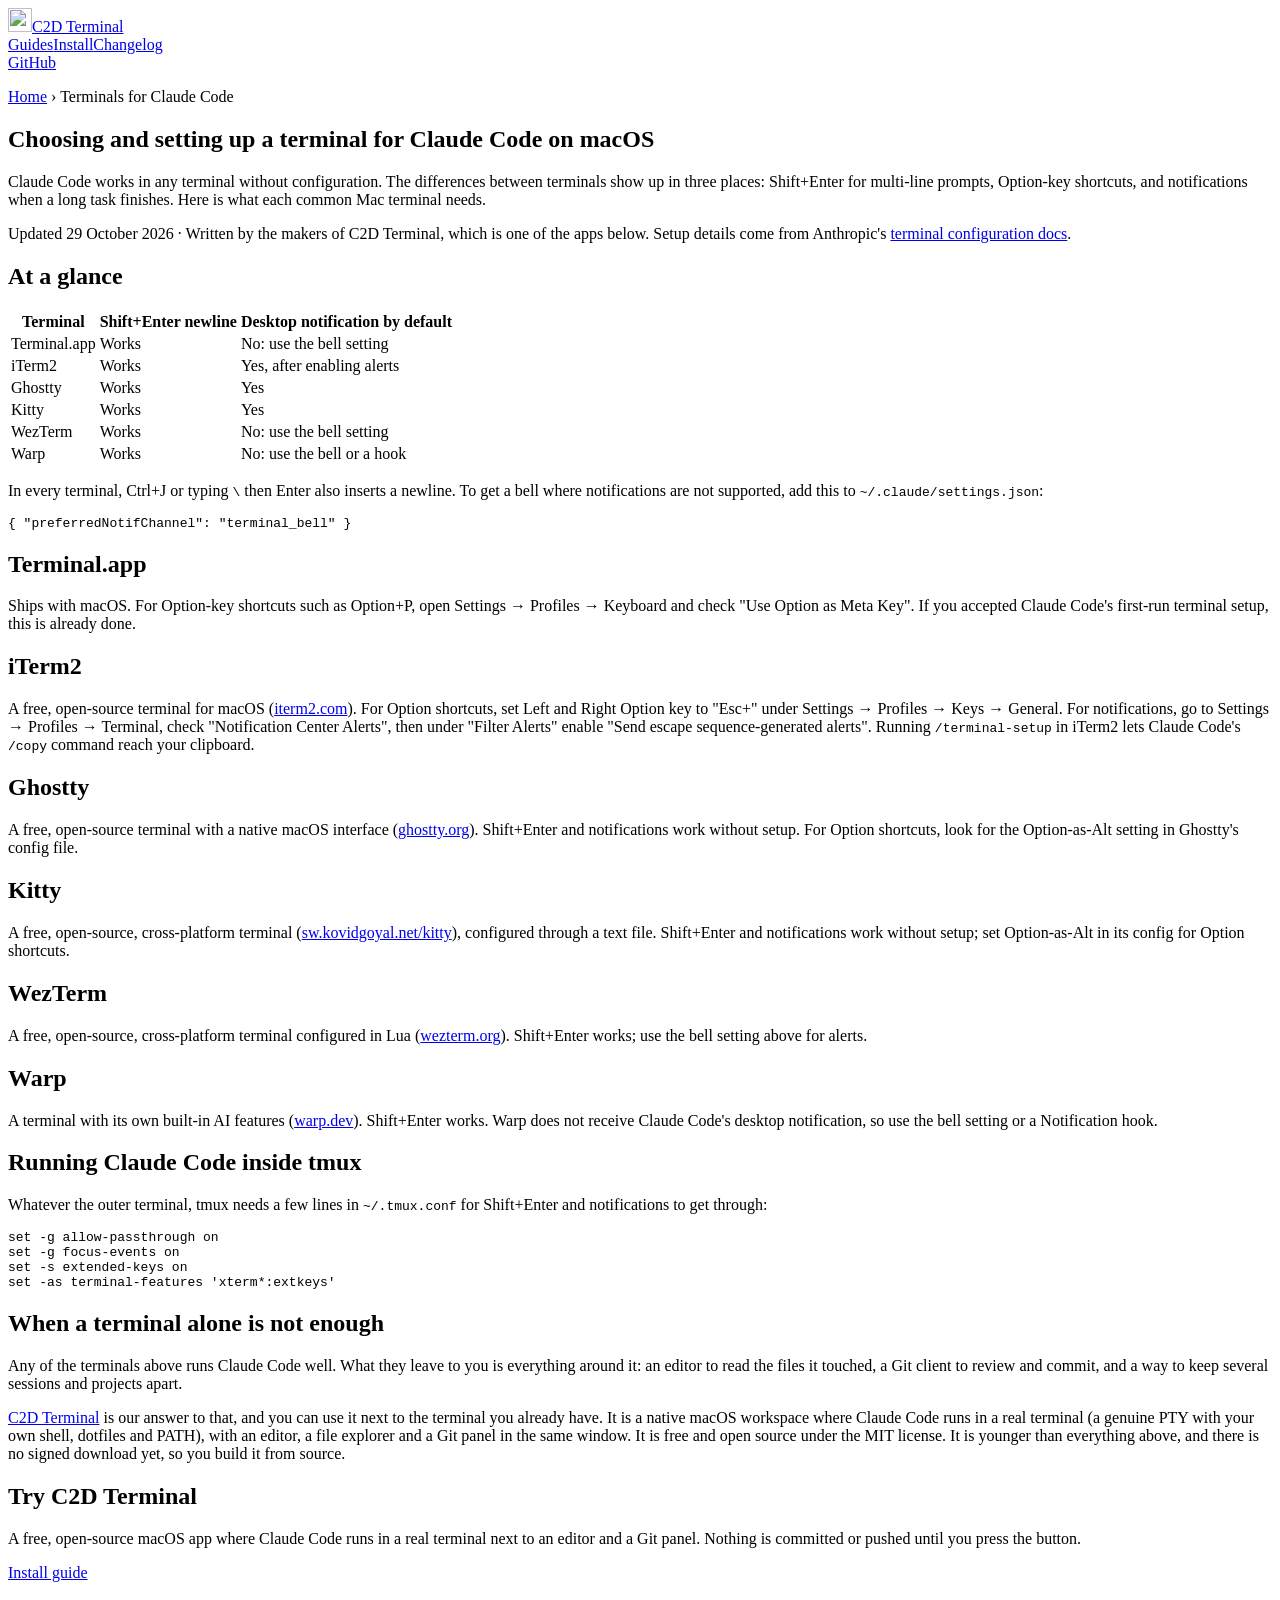
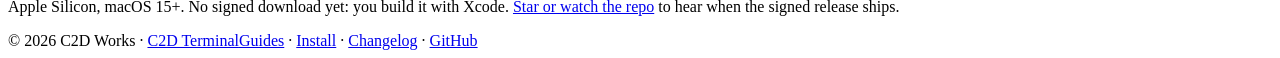
==== Website/best-terminal-for-claude-code-mac.html @ f121357e "feat(website): enhance JSON-LD schema, update sitemap, and improve Vercel configuration - Added deta" ====
<!doctype html>
<html lang="en">
<head>
<meta charset="utf-8">
<meta name="viewport" content="width=device-width,initial-scale=1,viewport-fit=cover">
<title>Best Terminal for Claude Code on Mac: Setup Guide</title>
<meta name="description" content="Claude Code works in any Mac terminal. What to configure in Terminal.app, iTerm2, Ghostty, Kitty, WezTerm and Warp: newlines, Option key, notifications.">
<link rel="canonical" href="https://c2dterminal.com/best-terminal-for-claude-code-mac">
<link rel="icon" href="/favicon.ico" sizes="32x32">
<link rel="icon" href="/favicon.svg" type="image/svg+xml">
<link rel="apple-touch-icon" href="/apple-touch-icon.png">
<meta name="theme-color" content="#fbf6ee">
<meta property="og:type" content="article">
<meta property="og:site_name" content="C2D Terminal">
<meta property="og:url" content="https://c2dterminal.com/best-terminal-for-claude-code-mac">
<meta property="og:title" content="Best Terminal for Claude Code on Mac: Setup Guide">
<meta property="og:description" content="Claude Code works in any Mac terminal. What to configure in Terminal.app, iTerm2, Ghostty, Kitty, WezTerm and Warp: newlines, Option key, notifications.">
<meta property="og:image" content="https://c2dterminal.com/shots/og.jpg">
<meta name="twitter:card" content="summary_large_image">
<link rel="preconnect" href="https://fonts.googleapis.com">
<link rel="preconnect" href="https://fonts.gstatic.com" crossorigin>
<link rel="stylesheet" media="print" onload="this.media='all'" href="https://fonts.googleapis.com/css2?family=Nunito:wght@600;700;800;900&family=JetBrains+Mono:wght@500&display=swap">
<link rel="stylesheet" href="/guide.css">
<script type="application/ld+json">
{
 "@context": "https://schema.org",
 "@graph": [
  {
   "@type": "BreadcrumbList",
   "itemListElement": [
    {
     "@type": "ListItem",
     "position": 1,
     "name": "Home",
     "item": "https://c2dterminal.com/"
    },
    {
     "@type": "ListItem",
     "position": 2,
     "name": "Terminals for Claude Code",
     "item": "https://c2dterminal.com/best-terminal-for-claude-code-mac"
    }
   ]
  },
  {
   "@type": "TechArticle",
   "headline": "Choosing and setting up a terminal for Claude Code on macOS",
   "description": "Claude Code works in any Mac terminal. What to configure in Terminal.app, iTerm2, Ghostty, Kitty, WezTerm and Warp: newlines, Option key, notifications.",
   "url": "https://c2dterminal.com/best-terminal-for-claude-code-mac",
   "datePublished": "2026-10-29",
   "dateModified": "2026-10-29",
   "inLanguage": "en",
   "image": "https://c2dterminal.com/shots/og.jpg",
   "author": {
    "@type": "Organization",
    "@id": "https://c2dterminal.com/#org",
    "name": "C2D Works",
    "url": "https://c2dterminal.com/"
   },
   "publisher": {
    "@id": "https://c2dterminal.com/#org"
   }
  }
 ]
}
</script>
<script>window.va=window.va||function(){(window.vaq=window.vaq||[]).push(arguments)};</script>
<script defer src="/_vercel/insights/script.js"></script>
</head>
<body>
<nav class="nav"><div class="in">
  <a class="brand" href="/"><img src="/favicon.svg" alt="" width="24" height="24">C2D Terminal</a>
  <div class="links"><a href="/guides">Guides</a><a href="/install">Install</a><a href="/changelog">Changelog</a></div>
  <a class="get" href="https://github.com/cemozbeyy/c2d-terminal">GitHub</a>
</div></nav>
<main>
<article>
<p class="crumbs"><a href="/">Home</a> › Terminals for Claude Code</p>
<h1>Choosing and setting up a terminal for Claude Code on macOS</h1>
<p class="lede">Claude Code works in any terminal without configuration. The differences between terminals show up in three places: Shift+Enter for multi-line prompts, Option-key shortcuts, and notifications when a long task finishes. Here is what each common Mac terminal needs.</p>
<p class="meta">Updated 29 October 2026 · Written by the makers of C2D Terminal, which is one of the apps below. Setup details come from Anthropic's <a href="https://code.claude.com/docs/en/terminal-config">terminal configuration docs</a>.</p>

<h2>At a glance</h2>
<table>
<thead><tr><th>Terminal</th><th>Shift+Enter newline</th><th>Desktop notification by default</th></tr></thead>
<tbody>
<tr><td>Terminal.app</td><td>Works</td><td>No: use the bell setting</td></tr>
<tr><td>iTerm2</td><td>Works</td><td>Yes, after enabling alerts</td></tr>
<tr><td>Ghostty</td><td>Works</td><td>Yes</td></tr>
<tr><td>Kitty</td><td>Works</td><td>Yes</td></tr>
<tr><td>WezTerm</td><td>Works</td><td>No: use the bell setting</td></tr>
<tr><td>Warp</td><td>Works</td><td>No: use the bell or a hook</td></tr>
</tbody>
</table>
<p>In every terminal, Ctrl+J or typing <code>\</code> then Enter also inserts a newline. To get a bell where notifications are not supported, add this to <code>~/.claude/settings.json</code>:</p>
<pre><code>{ "preferredNotifChannel": "terminal_bell" }</code></pre>

<h2>Terminal.app</h2>
<p>Ships with macOS. For Option-key shortcuts such as Option+P, open Settings → Profiles → Keyboard and check "Use Option as Meta Key". If you accepted Claude Code's first-run terminal setup, this is already done.</p>

<h2>iTerm2</h2>
<p>A free, open-source terminal for macOS (<a href="https://iterm2.com">iterm2.com</a>). For Option shortcuts, set Left and Right Option key to "Esc+" under Settings → Profiles → Keys → General. For notifications, go to Settings → Profiles → Terminal, check "Notification Center Alerts", then under "Filter Alerts" enable "Send escape sequence-generated alerts". Running <code>/terminal-setup</code> in iTerm2 lets Claude Code's <code>/copy</code> command reach your clipboard.</p>

<h2>Ghostty</h2>
<p>A free, open-source terminal with a native macOS interface (<a href="https://ghostty.org">ghostty.org</a>). Shift+Enter and notifications work without setup. For Option shortcuts, look for the Option-as-Alt setting in Ghostty's config file.</p>

<h2>Kitty</h2>
<p>A free, open-source, cross-platform terminal (<a href="https://sw.kovidgoyal.net/kitty/">sw.kovidgoyal.net/kitty</a>), configured through a text file. Shift+Enter and notifications work without setup; set Option-as-Alt in its config for Option shortcuts.</p>

<h2>WezTerm</h2>
<p>A free, open-source, cross-platform terminal configured in Lua (<a href="https://wezterm.org">wezterm.org</a>). Shift+Enter works; use the bell setting above for alerts.</p>

<h2>Warp</h2>
<p>A terminal with its own built-in AI features (<a href="https://www.warp.dev">warp.dev</a>). Shift+Enter works. Warp does not receive Claude Code's desktop notification, so use the bell setting or a Notification hook.</p>

<h2>Running Claude Code inside tmux</h2>
<p>Whatever the outer terminal, tmux needs a few lines in <code>~/.tmux.conf</code> for Shift+Enter and notifications to get through:</p>
<pre><code>set -g allow-passthrough on
set -g focus-events on
set -s extended-keys on
set -as terminal-features 'xterm*:extkeys'</code></pre>

<h2>When a terminal alone is not enough</h2>
<p>Any of the terminals above runs Claude Code well. What they leave to you is everything around it: an editor to read the files it touched, a Git client to review and commit, and a way to keep several sessions and projects apart.</p>
<p><a href="/">C2D Terminal</a> is our answer to that, and you can use it next to the terminal you already have. It is a native macOS workspace where Claude Code runs in a real terminal (a genuine PTY with your own shell, dotfiles and PATH), with an editor, a file explorer and a Git panel in the same window. It is free and open source under the MIT license. It is younger than everything above, and there is no signed download yet, so you build it from source.</p>
<section class="cta">
  <h2>Try C2D Terminal</h2>
  <p>A free, open-source macOS app where Claude Code runs in a real terminal next to an editor and a Git panel. Nothing is committed or pushed until you press the button.</p>
  <a class="pill" href="/install">Install guide</a>
  <p class="fine">Apple Silicon, macOS 15+. No signed download yet: you build it with Xcode. <a href="https://github.com/cemozbeyy/c2d-terminal">Star or watch the repo</a> to hear when the signed release ships.</p>
</section>
</article>
</main>
<footer><span>© 2026 C2D Works · <a href="/">C2D Terminal</a></span><span><a href="/guides">Guides</a> · <a href="/install">Install</a> · <a href="/changelog">Changelog</a> · <a href="https://github.com/cemozbeyy/c2d-terminal">GitHub</a></span></footer>
</body>
</html>
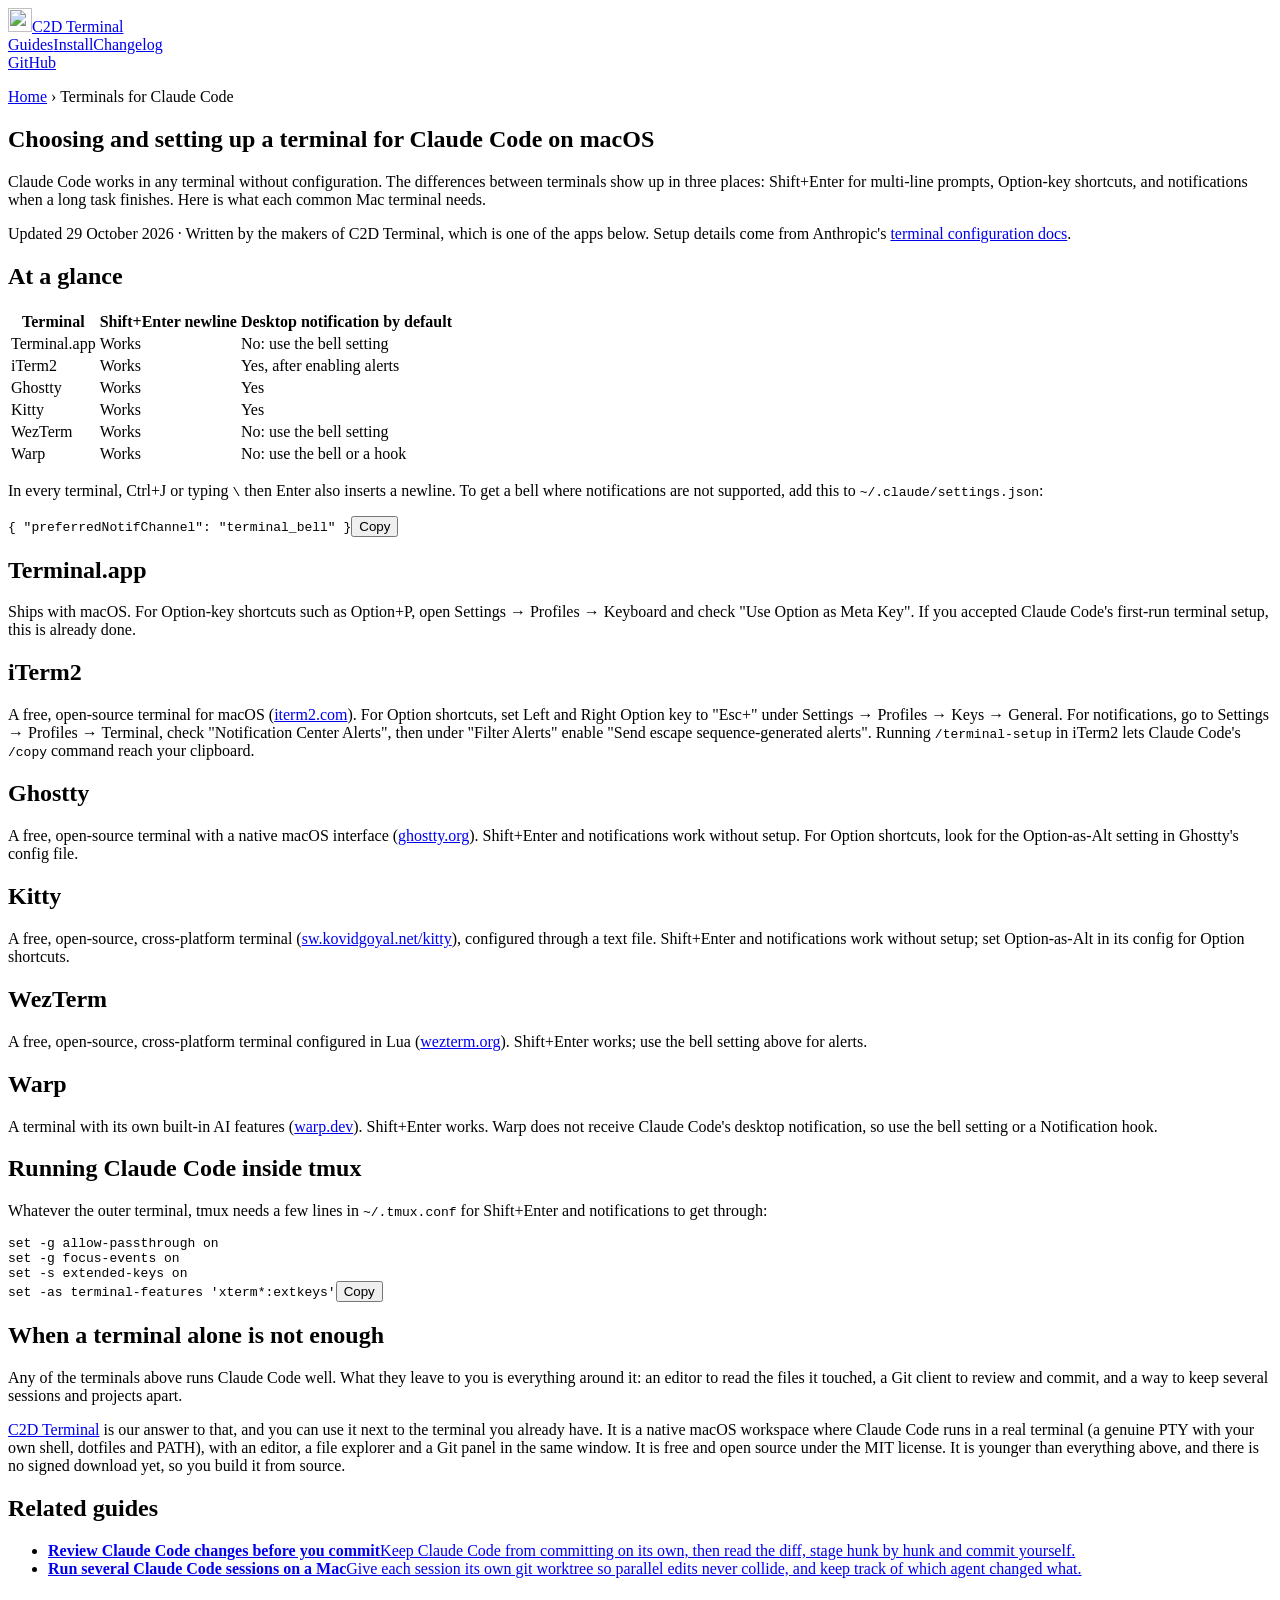
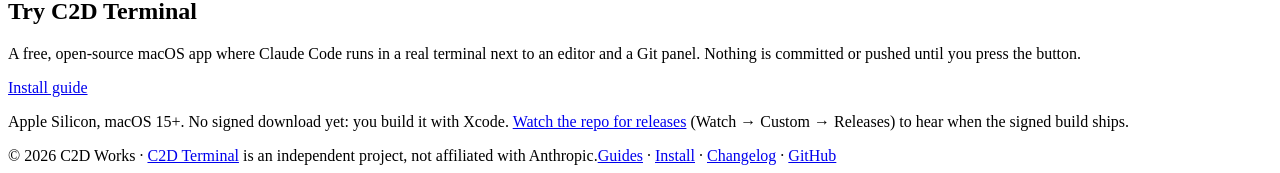
==== commit 6627abbd: "feat(website): accurate copy, install-first CTA, deeper guides and 404 for c2dterminal.com - Copy: "" ====
--- a/Website/best-terminal-for-claude-code-mac.html
+++ b/Website/best-terminal-for-claude-code-mac.html
@@ -43,7 +43,7 @@
    ]
   },
   {
-   "@type": "TechArticle",
+   "@type": "BlogPosting",
    "headline": "Choosing and setting up a terminal for Claude Code on macOS",
    "description": "Claude Code works in any Mac terminal. What to configure in Terminal.app, iTerm2, Ghostty, Kitty, WezTerm and Warp: newlines, Option key, notifications.",
    "url": "https://c2dterminal.com/best-terminal-for-claude-code-mac",
@@ -55,7 +55,10 @@
     "@type": "Organization",
     "@id": "https://c2dterminal.com/#org",
     "name": "C2D Works",
-    "url": "https://c2dterminal.com/"
+    "url": "https://c2dterminal.com/",
+    "sameAs": [
+     "https://github.com/cemozbeyy"
+    ]
    },
    "publisher": {
     "@id": "https://c2dterminal.com/#org"
@@ -66,6 +69,7 @@
 </script>
 <script>window.va=window.va||function(){(window.vaq=window.vaq||[]).push(arguments)};</script>
 <script defer src="/_vercel/insights/script.js"></script>
+<script>addEventListener('DOMContentLoaded',function(){document.querySelectorAll('pre').forEach(function(pre){var b=document.createElement('button');b.type='button';b.className='copy';b.textContent='Copy';b.setAttribute('aria-label','Copy code');b.addEventListener('click',function(){try{navigator.clipboard.writeText((pre.querySelector("code")||pre).innerText).then(function(){b.textContent='Copied';setTimeout(function(){b.textContent='Copy'},1600)})}catch(e){}});pre.appendChild(b)})})</script>
 </head>
 <body>
 <nav class="nav"><div class="in">
@@ -123,14 +127,19 @@
 <h2>When a terminal alone is not enough</h2>
 <p>Any of the terminals above runs Claude Code well. What they leave to you is everything around it: an editor to read the files it touched, a Git client to review and commit, and a way to keep several sessions and projects apart.</p>
 <p><a href="/">C2D Terminal</a> is our answer to that, and you can use it next to the terminal you already have. It is a native macOS workspace where Claude Code runs in a real terminal (a genuine PTY with your own shell, dotfiles and PATH), with an editor, a file explorer and a Git panel in the same window. It is free and open source under the MIT license. It is younger than everything above, and there is no signed download yet, so you build it from source.</p>
+<h2>Related guides</h2>
+<ul class="cards">
+<li><a href="/guides/review-claude-code-changes-before-commit"><b>Review Claude Code changes before you commit</b><span>Keep Claude Code from committing on its own, then read the diff, stage hunk by hunk and commit yourself.</span></a></li>
+<li><a href="/guides/run-multiple-claude-code-sessions-mac"><b>Run several Claude Code sessions on a Mac</b><span>Give each session its own git worktree so parallel edits never collide, and keep track of which agent changed what.</span></a></li>
+</ul>
 <section class="cta">
   <h2>Try C2D Terminal</h2>
   <p>A free, open-source macOS app where Claude Code runs in a real terminal next to an editor and a Git panel. Nothing is committed or pushed until you press the button.</p>
   <a class="pill" href="/install">Install guide</a>
-  <p class="fine">Apple Silicon, macOS 15+. No signed download yet: you build it with Xcode. <a href="https://github.com/cemozbeyy/c2d-terminal">Star or watch the repo</a> to hear when the signed release ships.</p>
+  <p class="fine">Apple Silicon, macOS 15+. No signed download yet: you build it with Xcode. <a href="https://github.com/cemozbeyy/c2d-terminal">Watch the repo for releases</a> (Watch → Custom → Releases) to hear when the signed build ships.</p>
 </section>
 </article>
 </main>
-<footer><span>© 2026 C2D Works · <a href="/">C2D Terminal</a></span><span><a href="/guides">Guides</a> · <a href="/install">Install</a> · <a href="/changelog">Changelog</a> · <a href="https://github.com/cemozbeyy/c2d-terminal">GitHub</a></span></footer>
+<footer><span>© 2026 C2D Works · <a href="/">C2D Terminal</a> is an independent project, not affiliated with Anthropic.</span><span><a href="/guides">Guides</a> · <a href="/install">Install</a> · <a href="/changelog">Changelog</a> · <a href="https://github.com/cemozbeyy/c2d-terminal">GitHub</a></span></footer>
 </body>
 </html>
